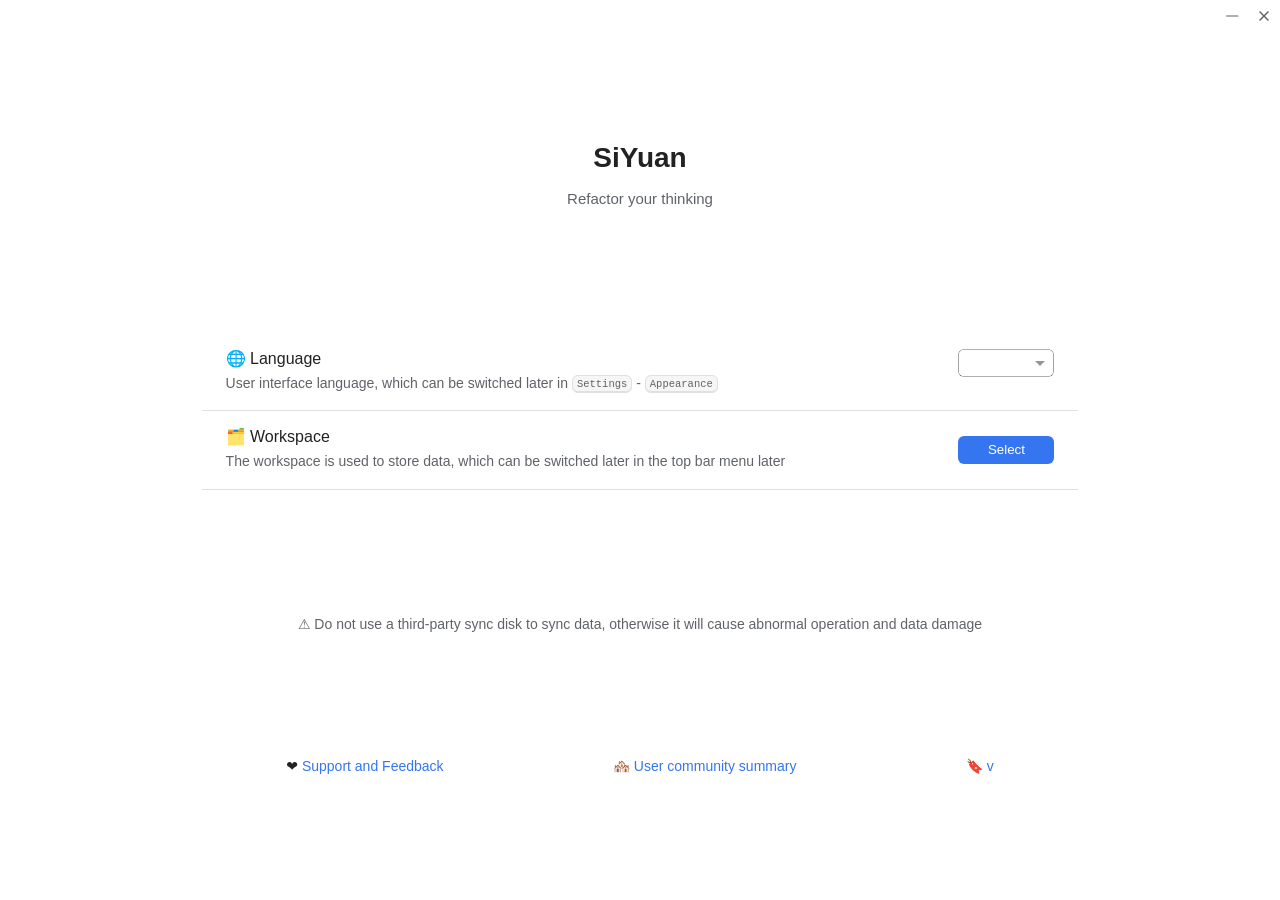
==== app/electron/init.html @ c3f59b2d "del transitions/animations" ====
<!DOCTYPE html>
<html>
<head>
    <title>SiYuan</title>
    <meta charset="UTF-8">
    <meta name="color-scheme" content="light dark">
    <style>
        body {
            margin: 0;
            background-color: #fff;
            text-align: center;
            color: #222;
            font-size: 16px;
            font-family: BlinkMacSystemFont, Helvetica, "PingFang SC", "Luxi Sans", "DejaVu Sans", arial, "Microsoft Yahei", "Hiragino Sans GB", "Source Han Sans SC", sans-serif, "Apple Color Emoji", "Segoe UI Emoji", "Noto Color Emoji", "Segoe UI Symbol", "Twemoji Mozilla", "Android Emoji", "EmojiSymbols";
        }

        .fn__flex-column {
            display: flex;
            flex-direction: column;
            width: 100%;
            margin: 0 auto;
            min-height: 100vh;
            box-sizing: border-box;
            padding: 0 calc((100vw - 608px) * 0.3);
        }

        .fn__flex-1 {
            flex: 1;
            min-height: 32px;
            flex-shrink: 0;
            min-width: 8px;
        }

        h2 {
            margin: 0 0 16px 0;
            font-size: 28px;
        }

        .b3-select {
            border-radius: 6px;
            color: #222;
            height: 28px;
            width: 96px;
            border: 0;
            padding: 4px 26px 4px 8px;
            box-sizing: border-box;
            line-height: 20px;
            /*transition: box-shadow 120ms 0ms cubic-bezier(0, 0, 0.2, 1), background-color 0.2s cubic-bezier(0, 0, 0.2, 1) 0ms;*/
            font-size: 14px;
            box-shadow: inset 0 0 0 0.6px #5f6368;
            background: url("data:image/svg+xml;utf8,<svg fill='rgba(95, 99, 104, .68)' height='24' viewBox='0 0 24 24' width='24' xmlns='http://www.w3.org/2000/svg'><path d='M7 10l5 5 5-5z'/><path d='M0 0h24v24H0z' fill='none'/></svg>") no-repeat right 2px center #fff;
            appearance: none;
            cursor: pointer;
            overflow: hidden;
        }

        .b3-select:focus {
            box-shadow: inset 0 0 0 1px #3575f0, 0 0 0 3px rgba(53, 117, 240, .12);
        }

        .b3-button {
            cursor: pointer;
            color: #fff;
            border-radius: 6px;
            line-height: 20px;
            padding: 4px 8px;
            background-color: #3575f0;
            white-space: nowrap;
            display: inline-flex;
            align-items: center;
            justify-content: center;
            /*transition: box-shadow 280ms ease;*/
            border: 0;
            box-sizing: border-box;
            text-align: center;
            width: 96px;
        }

        .b3-button:hover, .b3-button:focus {
            text-decoration: none;
            box-shadow: 0 1px 2px 0 rgb(0 0 0 / .3), 0 1px 3px 1px rgb(0 0 0 /.15);
        }

        .b3-button:active {
            box-shadow: 0 2px 3px 1px rgb(0 0 0 / .3), 0 2px 4px 2px rgb(0 0 0 /.15);
        }

        .b3-label {
            padding: 16px 24px 0;
            margin-bottom: 16px;
            display: flex;
            text-align: left;
            box-shadow: 0 15px 0 0 #fff, 0 16px 0 0 #e0e0e0;
        }

        .b3-label__text {
            color: #5f6368;
            font-size: 14px;
            margin-top: 4px;
            overflow: hidden;
            line-height: 1.65;
        }

        .fn__flex-center {
            align-self: center;
        }

        .svg {
            position: fixed;
            right: 32px;
            top: 0;
            width: 13px;
            fill: #5f6368;
            padding: 9.5px;
            cursor: pointer;
            z-index: 1;
        }

        .svg:hover {
            background: #dfe0e1;
            fill: #222;
        }

        #close {
            right: 0;
            width: 10px;
            padding: 11px 11px;
        }

        #close:hover {
            background-color: #d23f31;
            fill: #fff;
        }

        a {
            text-decoration: none;
            color: #3575f0;
        }

        a:hover {
            text-decoration: underline;
        }

        .fn__none {
            display: none !important;
        }

        .slogan {
            color: #5f6368;
            font-size: 15px;
        }

        .notice {
            font-size: 14px;
            color: #5f6368;
        }

        .icon {
            width: 96px;
            margin: 0 auto 16px;
        }

        kbd {
            font: 75% SFMono-Regular, Consolas, "Liberation Mono";
            line-height: 1;
            border-radius: 6px;
            padding: 2px 4px;
            color: #5f6368;
            vertical-align: middle;
            background-color: #f6f6f6;
            border: solid 1px #e0e0e0;
            box-shadow: inset 0 -1px 0 #e0e0e0;
        }

        .feedback {
            display: flex;
            justify-content: space-around;
            font-size: 14px
        }

        .drag {
            -webkit-app-region: drag;
            height: 32px;
            cursor: pointer;
            position: fixed;
            top: 0;
            left: 0;
            right: 64px;
        }

        .darwin #min,
        .darwin #close {
            display: none;
        }

        .darwin .drag {
            right: 0;
        }

        @media (prefers-color-scheme: dark) {
            body {
                background-color: #1e1e1e;
                color: #dadada;
            }

            .b3-select {
                color: #dadada;
                box-shadow: inset 0 0 0 0.6px #9aa0a6;
                background: url("data:image/svg+xml;utf8,<svg fill='rgba(154, 160, 166, .68)' height='24' viewBox='0 0 24 24' width='24' xmlns='http://www.w3.org/2000/svg'><path d='M7 10l5 5 5-5z'/><path d='M0 0h24v24H0z' fill='none'/></svg>") no-repeat right 2px center #1e1e1e;
            }

            .b3-select:focus {
                box-shadow: inset 0 0 0 1px #3573f0, 0 0 0 3px rgba(53, 115, 240, .24);
            }

            .b3-button {
                background-color: #3573f0;
            }

            .b3-button:hover, .b3-button:focus {
                box-shadow: 0 1px 2px 0 rgb(0 0 0 / .3), 0 1px 3px 1px rgb(255 255 255 /.15);
            }

            .b3-button:active {
                box-shadow: 0 2px 3px 1px rgb(0 0 0 / .3), 0 2px 4px 2px rgb(255 255 255 /.15);
            }

            .b3-label {
                box-shadow: 0 15px 0 0 #1e1e1e, 0 16px 0 0 #363636;
            }

            .b3-label__text {
                color: #9aa0a6;
            }

            .svg {
                fill: #9aa0a6;
            }

            .svg:hover {
                background: rgba(255, 255, 255, .075);
                fill: #dadada;
            }

            a {
                color: #3573f0;
            }

            .slogan {
                color: #9aa0a6;
            }

            .notice {
                color: #9aa0a6;
            }

            kbd {
                color: #9aa0a6;
                background-color: #262626;
                border: solid 1px rgba(230, 230, 230, .06);
                box-shadow: inset 0 -1px 0 rgba(230, 230, 230, .06);
            }
        }
    </style>
</head>
<body>
<div id="zhCN" class="fn__flex-column">
    <div class="fn__flex-1"></div>
    <img class="icon">
    <h2>思源笔记</h2>
    <div class="slogan">重构你的思维</div>
    <div class="fn__flex-1"></div>
    <label class="b3-label">
        <div>
            🌐 外观语言
            <div class="b3-label__text">用户界面语言，后续可以在 <kbd>设置</kbd> - <kbd>外观</kbd> 中进行切换</div>
        </div>
        <div class="fn__flex-1"></div>
        <select class="b3-select lang">
            <option value="ar_SA">العربية</option>
            <option value="de_DE">Deutsch</option>
            <option value="en_US">English</option>
            <option value="es_ES">Español</option>
            <option value="fr_FR">Français</option>
            <option value="he_IL">עברית</option>
            <option value="it_IT">Italiano</option>
            <option value="ja_JP">日本語</option>
            <option value="ko_KR">한국어</option>
            <option value="pl_PL">Polski</option>
            <option value="pt_BR">Português (Brasil)</option>
            <option value="ru_RU">Русский</option>
            <option value="sk_SK">Slovenčina</option>
            <option value="tr_TR">Türkçe</option>
            <option value="zh_CHT">繁體中文</option>
            <option value="zh_CN">简体中文</option>
        </select>
    </label>
    <label class="b3-label">
        <div>
            🗂️ 工作空间
            <div class="b3-label__text"> 工作空间用于存放数据，后续可以在顶栏左上角的主菜单中进行切换</div>
        </div>
        <div class="fn__flex-1"></div>
        <button class="b3-button fn__flex-center choosePath">选择</button>
    </label>
    <div class="fn__flex-1"></div>
    <div class="fn__flex-1 notice">
        <span>⚠️ 请勿使用第三方同步盘同步数据，否则会导致运行异常和数据损坏</span>
    </div>
    <div class="feedback">
        <span>❤️ <a href="https://ld246.com/article/1649901726096" target="_blank">求助反馈建议</a></span>
        <span>🏘️ <a href="https://ld246.com/article/1640266171309" target="_blank">用户社区汇总</a></span>
        <span>🔖 <a href="https://b3log.org/siyuan/download.html" target="_blank" class="version"></a></span>
    </div>
    <div class="fn__flex-1"></div>
</div>
<div class="fn__none fn__flex-column" id="enUS">
    <div class="fn__flex-1"></div>
    <img class="icon">
    <h2>SiYuan</h2>
    <div class="slogan">Refactor your thinking</div>
    <div class="fn__flex-1"></div>
    <label class="b3-label">
        <div>
            🌐 Language
            <div class="b3-label__text">User interface language, which can be switched later in <kbd>Settings</kbd> -
                <kbd>Appearance</kbd>
            </div>
        </div>
        <div class="fn__flex-1"></div>
        <select class="b3-select lang">
            <option value="ar_SA">العربية</option>
            <option value="de_DE">Deutsch</option>
            <option value="en_US">English</option>
            <option value="es_ES">Español</option>
            <option value="fr_FR">Français</option>
            <option value="he_IL">עברית</option>
            <option value="it_IT">Italiano</option>
            <option value="ja_JP">日本語</option>
            <option value="ko_KR">한국어</option>
            <option value="pl_PL">Polski</option>
            <option value="pt_BR">Português (Brasil)</option>
            <option value="ru_RU">Русский</option>
            <option value="sk_SK">Slovenčina</option>
            <option value="tr_TR">Türkçe</option>
            <option value="zh_CHT">繁體中文</option>
            <option value="zh_CN">简体中文</option>
        </select>
    </label>
    <label class="b3-label">
        <div>
            🗂️ Workspace
            <div class="b3-label__text">The workspace is used to store data, which can be switched later in the top bar
                menu later
            </div>
        </div>
        <div class="fn__flex-1"></div>
        <button class="b3-button fn__flex-center choosePath">Select</button>
    </label>
    <div class="fn__flex-1"></div>
    <div class="fn__flex-1 notice">
        <span>⚠️ Do not use a third-party sync disk to sync data, otherwise it will cause abnormal operation and data damage</span>
    </div>
    <div class="feedback">
        <span>❤️ <a href="https://liuyun.io/article/1686530886208" target="_blank">Support and Feedback</a></span>
        <span>🏘️ <a href="https://liuyun.io/article/1687779743723" target="_blank">User community summary</a></span>
        <span>🔖 <a href="https://b3log.org/siyuan/en/download.html" target="_blank" class="version"></a></span>
    </div>
    <div class="fn__flex-1"></div>
</div>
<svg class="svg" id="min" viewBox="0 0 32 32">
    <path d="M1.333 14.667h29.333q1.333 0 1.333 1.333v0q0 1.333-1.333 1.333h-29.333q-1.333 0-1.333-1.333v0q0-1.333 1.333-1.333z"></path>
</svg>
<svg class="svg" id="close" viewBox="0 0 32 32">
    <path d="M32 3.221l-12.779 12.779 12.779 12.779-3.221 3.221-12.779-12.779-12.779 12.779-3.221-3.221 12.779-12.779-12.779-12.779 3.221-3.221 12.779 12.779 12.779-12.779z"></path>
</svg>
<div class="drag"></div>
<script>
    const isChinese = (lang) => {
        return 'zh_CN' === lang || 'zh_CHT' === lang
    }

    const getSearch = (key) => {
        if (window.location.search.indexOf('?') === -1) {
            return ''
        }
        let value = ''
        const data = window.location.search.split('?')[1].split('&')
        data.find(item => {
            const keyValue = item.split('=')
            if (keyValue[0] === key) {
                value = keyValue[1]
                return true
            }
        })
        return value
    }

    let currentLang = decodeURIComponent(getSearch('lang'))
    const setLang = (lang) => {
        if (isChinese(lang)) {
            document.title = `思源笔记 v${getSearch('v')}`
            document.getElementById('zhCN').classList.remove('fn__none')
            document.getElementById('enUS').classList.add('fn__none')
        } else {
            document.title = `SiYuan v${getSearch('v')}`
            document.getElementById('zhCN').classList.add('fn__none')
            document.getElementById('enUS').classList.remove('fn__none')
        }
        currentLang = lang
    }
    setLang(currentLang)

    document.querySelectorAll('.version').forEach(item => {
        item.textContent = `v${getSearch('v')}`
    })

    document.querySelectorAll('.icon').forEach(item => {
        item.src = decodeURIComponent(`${getSearch('icon')}`)
    })

    document.querySelectorAll('.lang').forEach(item => {
        item.value = currentLang
        item.addEventListener('change', () => {
            document.querySelectorAll('.lang').forEach(item1 => {
                item1.value = item.value
            })
            setLang(item.value)
        })
    })

    if (process.platform === 'darwin') {
        document.body.classList.add('darwin');
    }

    document.getElementById('close').addEventListener('click', () => {
        const {ipcRenderer} = require('electron')
        ipcRenderer.send('siyuan-first-quit')
    })
    document.getElementById('min').addEventListener('click', () => {
        const {ipcRenderer} = require('electron')
        ipcRenderer.send("siyuan-cmd", "minimize");
    })

    document.querySelectorAll('.choosePath').forEach((item) => {
        item.addEventListener('click', async () => {
            const path = require('path')
            const fs = require('fs')

            let defaultWorkspace = path.join(decodeURIComponent(getSearch('home')), "SiYuan")
            if ("darwin" === process.platform) {
                // Change the initial workspace path to ~/Library/Application Support/SiYuan on macOS https://github.com/siyuan-note/siyuan/issues/17095
                defaultWorkspace = path.join(decodeURIComponent(getSearch('home')), "Library", "Application Support", "SiYuan")
            }
            if (!fs.existsSync(defaultWorkspace)) {
                fs.mkdirSync(defaultWorkspace, {mode: 0o755, recursive: true})
            }

            const {ipcRenderer} = require('electron')
            const result = await ipcRenderer.invoke("siyuan-get", {
                cmd: "showOpenDialog",
                defaultPath: defaultWorkspace,
                properties: ['openDirectory', 'createDirectory'],
            });

            if (result.canceled) {
                return
            }
            const initPath = result.filePaths[0]

            if (isPartitionRootPath(initPath)) {
                let msg = '⚠️ Do not create the workspace in the partition root path, please create a new folder as the workspace'
                if (isChinese(currentLang)) {
                    msg = '⚠️ 请勿在分区根路径上创建工作空间，请新建一个文件夹作为工作空间'
                }
                alert(msg)
                return
            }

            if (!isWorkspaceDir(initPath) && !isEmptyDir(initPath)) {
                let msg = '⚠️ This folder contains other files, please create a new folder as the workspace'
                if (isChinese(currentLang)) {
                    msg = '⚠️ 该文件夹包含了其他文件，请新建一个文件夹作为工作空间'
                }
                alert(msg)
                return
            }

            if (isICloudPath(initPath)) {
                let msg = '⚠️ This folder is under the iCloud sync path, please change another path'
                if (isChinese(currentLang)) {
                    msg = '⚠️ 该文件夹位于 iCloud 同步路径下，请更换其他路径'
                }
                alert(msg)
                return
            }

            if (isCloudDrivePath(initPath)) {
                let msg = '⚠️ The folder path can not contain onedrive, dropbox, google drive, pcloud and 坚果云, please change another path'
                if (isChinese(currentLang)) {
                    msg = '⚠️ 文件夹路径不能包含 onedrive、dropbox、google drive、pcloud 和 坚果云，请更换其他路径'
                }
                alert(msg)
                return
            }
            let msg = '⚠️ Please confirm that the workspace is not set under the path of a third-party sync disk, otherwise it will cause data damage (iCloud/OneDrive/Dropbox/Google Drive/Nutstore/Baidu Netdisk/Tencent Weiyun, etc.), continue?'
            if (isChinese(currentLang)) {
                msg = '⚠️ 请确认没有将工作空间设置在第三方同步盘路径下，否则会造成数据损坏（iCloud/OneDrive/Dropbox/Google Drive/坚果云/百度网盘/腾讯微云等），是否继续？'
            }
            if (!confirm(msg)) {
                return
            }
            if (!fs.existsSync(initPath)) {
                fs.mkdirSync(initPath, {mode: 0o755, recursive: true})
            }
            ipcRenderer.send('siyuan-first-init', {
                workspace: initPath,
                lang: document.querySelector('.lang').value
            })
        })
    })

    const isPartitionRootPath = (absPath) => {
        const path = require('path')
        const parsedPath = path.parse(absPath)
        return parsedPath.root === absPath
    }

    const isEmptyDir = (absPath) => {
        const fs = require('fs')
        let files;
        try {
            files = fs.readdirSync(absPath).filter(file => file !== '.DS_Store')
        } catch (err) {
            return false
        }
        return 0 === files.length
    }

    const isWorkspaceDir = (absPath) => {
        const path = require('path');
        const fs = require('fs');
        const conf = path.join(absPath, 'conf', 'conf.json');
        let data;
        try {
            data = fs.readFileSync(conf, 'utf8');
        } catch (err) {
            return false;
        }
        return data.includes('kernelVersion');
    }

    const isCloudDrivePath = (absPath) => {
        const absPathLower = absPath.toLowerCase()
        return -1 < absPathLower.indexOf("onedrive") || -1 < absPathLower.indexOf("dropbox") ||
            -1 < absPathLower.indexOf("google drive") || -1 < absPathLower.indexOf("pcloud") ||
            -1 < absPathLower.indexOf("坚果云")
    }

    const isICloudPath = (absPath) => {
        const os = require('os')
        if ('darwin' !== os.platform()) {
            return false
        }

        // macOS 端对工作空间放置在 iCloud 路径下做检查 https://github.com/siyuan-note/siyuan/issues/7747
        const path = require('path')
        const homePath = decodeURIComponent(getSearch('home'))
        const absPathLower = absPath.toLowerCase()
        const iCloudRoot = path.join(homePath, 'Library', 'Mobile Documents')
        if (!simpleCheckIcloudPath(absPath, homePath)) {
            // 简单判断无法通过则复杂验证
            const allFiles = walk(iCloudRoot)
            for (const file of allFiles) {
                if (-1 < absPathLower.indexOf(file.toLowerCase())) {
                    return true
                }
            }
        }
        return false
    }

    // 简单判断 iCloud 同步目录
    // 不允许 为桌面 文档 和 iCloud 文件夹 和软链接
    const simpleCheckIcloudPath = (absPath, homePath) => {
        const fs = require('fs')
        let stat = fs.lstatSync(absPath)
        if (stat.isSymbolicLink()) {
            return false
        }

        const path = require('path')
        const absPathLower = absPath.toLowerCase()
        const iCloudRoot = path.join(homePath, 'Library', 'Mobile Documents')
        if (absPathLower.startsWith(iCloudRoot.toLowerCase())) {
            return false
        }

        const documentsRoot = path.join(homePath, 'Documents')
        if (absPathLower.startsWith(documentsRoot.toLowerCase())) {
            return false
        }

        const desktopRoot = path.join(homePath, 'Desktop')
        if (absPathLower.startsWith(desktopRoot.toLowerCase())) {
            return false
        }
        return true
    }

    const walk = (dir, files = []) => {
        let dirFiles;
        const fs = require('fs')
        try {
            if (!fs.existsSync(dir)) {
                console.log("dir [" + dir + "] not exists")
                return files
            }
            dirFiles = fs.readdirSync(dir)
        } catch (e) {
            console.error("read dir [" + dir + "] failed: ", e)
            return files
        }

        const path = require('path')
        for (const f of dirFiles) {
            let stat = fs.lstatSync(dir + path.sep + f)
            if (stat.isSymbolicLink()) {
                files.push(fs.readlinkSync(dir + path.sep + f))
                continue
            }
            if (stat.isDirectory()) {
                // 如果已经遍历过则不再遍历
                if (files.includes(dir + path.sep + f)) {
                    continue
                }
                files.push(dir + path.sep + f)
                walk(dir + path.sep + f, files)
            }
        }
        return files
    }

</script>
</body>
</html>
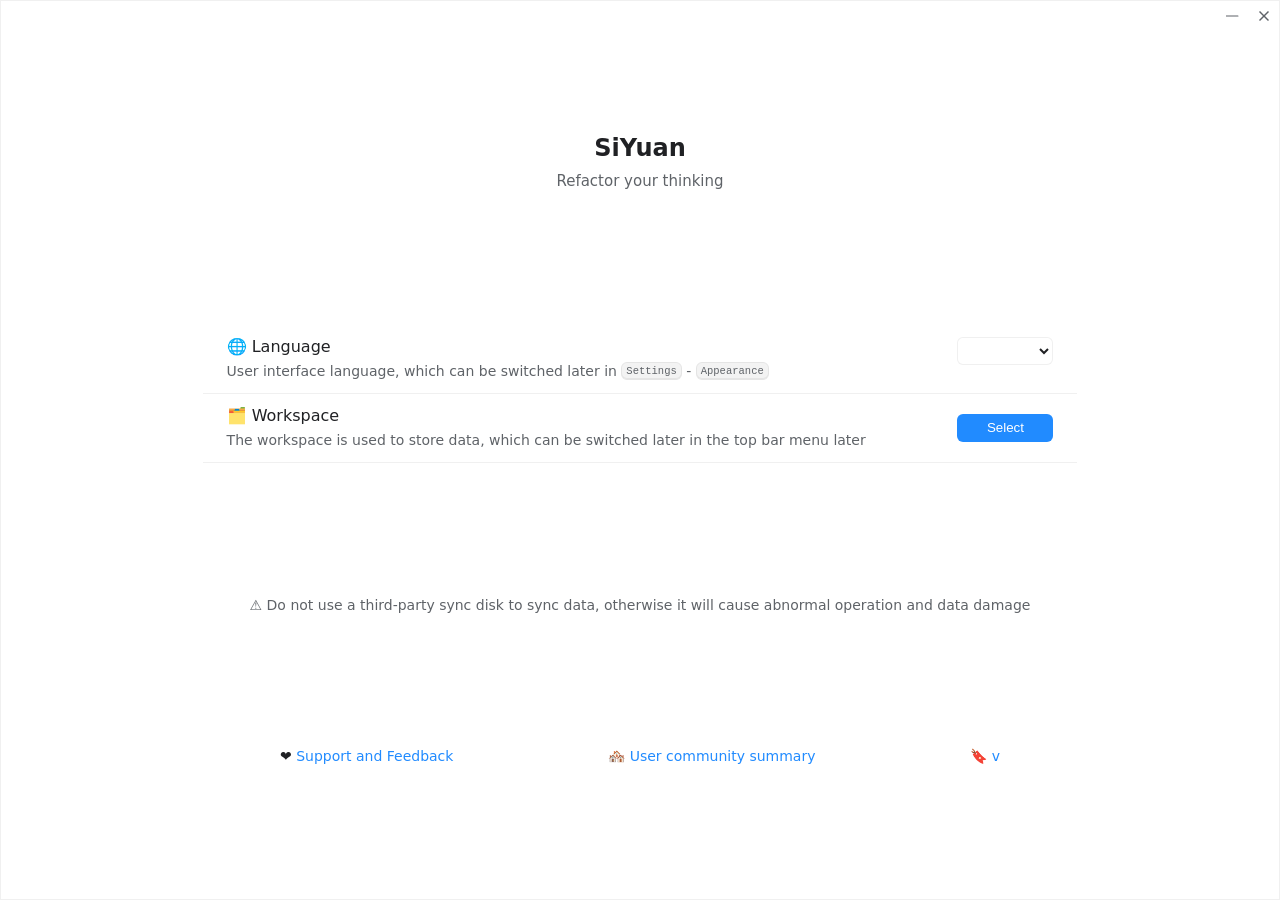
==== commit 88142a01: "del transitions/animations" ====
--- a/app/electron/init.html
+++ b/app/electron/init.html
@@ -3,15 +3,14 @@
 <head>
     <title>SiYuan</title>
     <meta charset="UTF-8">
-    <meta name="color-scheme" content="light dark">
     <style>
         body {
             margin: 0;
             background-color: #fff;
             text-align: center;
-            color: #222;
-            font-size: 16px;
-            font-family: BlinkMacSystemFont, Helvetica, "PingFang SC", "Luxi Sans", "DejaVu Sans", arial, "Microsoft Yahei", "Hiragino Sans GB", "Source Han Sans SC", sans-serif, "Apple Color Emoji", "Segoe UI Emoji", "Noto Color Emoji", "Segoe UI Symbol", "Twemoji Mozilla", "Android Emoji", "EmojiSymbols";
+            color: #202124;
+            user-select: none;
+            font-family: "Helvetica Neue", "Luxi Sans", "DejaVu Sans", "Hiragino Sans GB", "Microsoft Yahei", sans-serif, "Apple Color Emoji", "Segoe UI Emoji", "Noto Color Emoji", "Segoe UI Symbol", "Android Emoji", "EmojiSymbols";
         }
 
         .fn__flex-column {
@@ -19,6 +18,7 @@
             flex-direction: column;
             width: 100%;
             margin: 0 auto;
+            border: 1px solid rgba(0, 0, 0, .06);
             min-height: 100vh;
             box-sizing: border-box;
             padding: 0 calc((100vw - 608px) * 0.3);
@@ -26,36 +26,32 @@
 
         .fn__flex-1 {
             flex: 1;
-            min-height: 32px;
+            min-height: 16px;
             flex-shrink: 0;
-            min-width: 8px;
         }
 
         h2 {
-            margin: 0 0 16px 0;
-            font-size: 28px;
+            margin: 0 0 12px 0;
+            line-height: 24px;
         }
 
         .b3-select {
+            border: 1px solid rgba(0, 0, 0, .06);
             border-radius: 6px;
-            color: #222;
+            padding: 4px 8px;
+            line-height: 20px;
+            box-sizing: border-box;
+            color: #202124;
+            /*transition: box-shadow 120ms 0ms cubic-bezier(0, 0, 0.2, 1);*/
+            background-color: #fff;
             height: 28px;
+            font-size: 14px;
             width: 96px;
-            border: 0;
-            padding: 4px 26px 4px 8px;
-            box-sizing: border-box;
-            line-height: 20px;
-            /*transition: box-shadow 120ms 0ms cubic-bezier(0, 0, 0.2, 1), background-color 0.2s cubic-bezier(0, 0, 0.2, 1) 0ms;*/
-            font-size: 14px;
-            box-shadow: inset 0 0 0 0.6px #5f6368;
-            background: url("data:image/svg+xml;utf8,<svg fill='rgba(95, 99, 104, .68)' height='24' viewBox='0 0 24 24' width='24' xmlns='http://www.w3.org/2000/svg'><path d='M7 10l5 5 5-5z'/><path d='M0 0h24v24H0z' fill='none'/></svg>") no-repeat right 2px center #fff;
-            appearance: none;
-            cursor: pointer;
-            overflow: hidden;
         }
 
         .b3-select:focus {
-            box-shadow: inset 0 0 0 1px #3575f0, 0 0 0 3px rgba(53, 117, 240, .12);
+            border: 1px solid #218bff;
+            outline: none;
         }
 
         .b3-button {
@@ -64,12 +60,12 @@
             border-radius: 6px;
             line-height: 20px;
             padding: 4px 8px;
-            background-color: #3575f0;
+            background-color: #218bff;
             white-space: nowrap;
             display: inline-flex;
             align-items: center;
             justify-content: center;
-            /*transition: box-shadow 280ms ease;*/
+            /*transition: box-shadow 280ms cubic-bezier(0.4, 0, 0.2, 1);*/
             border: 0;
             box-sizing: border-box;
             text-align: center;
@@ -78,27 +74,31 @@
 
         .b3-button:hover, .b3-button:focus {
             text-decoration: none;
-            box-shadow: 0 1px 2px 0 rgb(0 0 0 / .3), 0 1px 3px 1px rgb(0 0 0 /.15);
+            background-color: #0969da;
+            box-shadow: 0px 2px 4px -1px rgba(0, 0, 0, 0.2), 0px 4px 5px 0px rgba(0, 0, 0, 0.14), 0px 1px 10px 0px rgba(0, 0, 0, 0.12)
         }
 
         .b3-button:active {
-            box-shadow: 0 2px 3px 1px rgb(0 0 0 / .3), 0 2px 4px 2px rgb(0 0 0 /.15);
+            box-shadow: 0px 5px 5px -3px rgba(0, 0, 0, 0.2), 0px 8px 10px 1px rgba(0, 0, 0, 0.14), 0px 3px 14px 2px rgba(0, 0, 0, 0.12)
         }
 
         .b3-label {
-            padding: 16px 24px 0;
-            margin-bottom: 16px;
+            padding: 12px 24px;
+            line-height: 20px;
             display: flex;
             text-align: left;
-            box-shadow: 0 15px 0 0 #fff, 0 16px 0 0 #e0e0e0;
+            border-bottom: 1px solid rgba(0, 0, 0, .06);
         }
 
         .b3-label__text {
             color: #5f6368;
             font-size: 14px;
             margin-top: 4px;
-            overflow: hidden;
-            line-height: 1.65;
+        }
+
+        .fn__space {
+            width: 8px;
+            flex-shrink: 0;
         }
 
         .fn__flex-center {
@@ -118,7 +118,7 @@
 
         .svg:hover {
             background: #dfe0e1;
-            fill: #222;
+            fill: #202124;
         }
 
         #close {
@@ -134,11 +134,12 @@
 
         a {
             text-decoration: none;
-            color: #3575f0;
+            color: #218bff;
         }
 
         a:hover {
             text-decoration: underline;
+            color: #0969da;
         }
 
         .fn__none {
@@ -156,20 +157,20 @@
         }
 
         .icon {
-            width: 96px;
-            margin: 0 auto 16px;
+            width: 88px;
+            margin: 0 auto
         }
 
         kbd {
-            font: 75% SFMono-Regular, Consolas, "Liberation Mono";
+            padding: 2px 4px;
+            font: 75% Consolas, "Liberation Mono", Menlo, Courier, monospace;
             line-height: 1;
-            border-radius: 6px;
-            padding: 2px 4px;
             color: #5f6368;
             vertical-align: middle;
-            background-color: #f6f6f6;
-            border: solid 1px #e0e0e0;
-            box-shadow: inset 0 -1px 0 #e0e0e0;
+            background-color: #f3f3f3;
+            border: solid 1px rgba(0, 0, 0, .06);
+            border-radius: 6px;
+            box-shadow: inset 0 -1px 0 rgba(0, 0, 0, .06);
         }
 
         .feedback {
@@ -180,86 +181,12 @@
 
         .drag {
             -webkit-app-region: drag;
-            height: 32px;
+            height: 22px;
             cursor: pointer;
             position: fixed;
             top: 0;
             left: 0;
-            right: 64px;
-        }
-
-        .darwin #min,
-        .darwin #close {
-            display: none;
-        }
-
-        .darwin .drag {
-            right: 0;
-        }
-
-        @media (prefers-color-scheme: dark) {
-            body {
-                background-color: #1e1e1e;
-                color: #dadada;
-            }
-
-            .b3-select {
-                color: #dadada;
-                box-shadow: inset 0 0 0 0.6px #9aa0a6;
-                background: url("data:image/svg+xml;utf8,<svg fill='rgba(154, 160, 166, .68)' height='24' viewBox='0 0 24 24' width='24' xmlns='http://www.w3.org/2000/svg'><path d='M7 10l5 5 5-5z'/><path d='M0 0h24v24H0z' fill='none'/></svg>") no-repeat right 2px center #1e1e1e;
-            }
-
-            .b3-select:focus {
-                box-shadow: inset 0 0 0 1px #3573f0, 0 0 0 3px rgba(53, 115, 240, .24);
-            }
-
-            .b3-button {
-                background-color: #3573f0;
-            }
-
-            .b3-button:hover, .b3-button:focus {
-                box-shadow: 0 1px 2px 0 rgb(0 0 0 / .3), 0 1px 3px 1px rgb(255 255 255 /.15);
-            }
-
-            .b3-button:active {
-                box-shadow: 0 2px 3px 1px rgb(0 0 0 / .3), 0 2px 4px 2px rgb(255 255 255 /.15);
-            }
-
-            .b3-label {
-                box-shadow: 0 15px 0 0 #1e1e1e, 0 16px 0 0 #363636;
-            }
-
-            .b3-label__text {
-                color: #9aa0a6;
-            }
-
-            .svg {
-                fill: #9aa0a6;
-            }
-
-            .svg:hover {
-                background: rgba(255, 255, 255, .075);
-                fill: #dadada;
-            }
-
-            a {
-                color: #3573f0;
-            }
-
-            .slogan {
-                color: #9aa0a6;
-            }
-
-            .notice {
-                color: #9aa0a6;
-            }
-
-            kbd {
-                color: #9aa0a6;
-                background-color: #262626;
-                border: solid 1px rgba(230, 230, 230, .06);
-                box-shadow: inset 0 -1px 0 rgba(230, 230, 230, .06);
-            }
+            right: 44px;
         }
     </style>
 </head>
@@ -275,6 +202,7 @@
             🌐 外观语言
             <div class="b3-label__text">用户界面语言，后续可以在 <kbd>设置</kbd> - <kbd>外观</kbd> 中进行切换</div>
         </div>
+        <div class="fn__space"></div>
         <div class="fn__flex-1"></div>
         <select class="b3-select lang">
             <option value="ar_SA">العربية</option>
@@ -287,9 +215,7 @@
             <option value="ja_JP">日本語</option>
             <option value="ko_KR">한국어</option>
             <option value="pl_PL">Polski</option>
-            <option value="pt_BR">Português (Brasil)</option>
             <option value="ru_RU">Русский</option>
-            <option value="sk_SK">Slovenčina</option>
             <option value="tr_TR">Türkçe</option>
             <option value="zh_CHT">繁體中文</option>
             <option value="zh_CN">简体中文</option>
@@ -300,6 +226,7 @@
             🗂️ 工作空间
             <div class="b3-label__text"> 工作空间用于存放数据，后续可以在顶栏左上角的主菜单中进行切换</div>
         </div>
+        <div class="fn__space"></div>
         <div class="fn__flex-1"></div>
         <button class="b3-button fn__flex-center choosePath">选择</button>
     </label>
@@ -327,6 +254,7 @@
                 <kbd>Appearance</kbd>
             </div>
         </div>
+        <div class="fn__space"></div>
         <div class="fn__flex-1"></div>
         <select class="b3-select lang">
             <option value="ar_SA">العربية</option>
@@ -337,11 +265,8 @@
             <option value="he_IL">עברית</option>
             <option value="it_IT">Italiano</option>
             <option value="ja_JP">日本語</option>
-            <option value="ko_KR">한국어</option>
             <option value="pl_PL">Polski</option>
-            <option value="pt_BR">Português (Brasil)</option>
             <option value="ru_RU">Русский</option>
-            <option value="sk_SK">Slovenčina</option>
             <option value="tr_TR">Türkçe</option>
             <option value="zh_CHT">繁體中文</option>
             <option value="zh_CN">简体中文</option>
@@ -354,6 +279,7 @@
                 menu later
             </div>
         </div>
+        <div class="fn__space"></div>
         <div class="fn__flex-1"></div>
         <button class="b3-button fn__flex-center choosePath">Select</button>
     </label>
@@ -429,10 +355,6 @@
         })
     })
 
-    if (process.platform === 'darwin') {
-        document.body.classList.add('darwin');
-    }
-
     document.getElementById('close').addEventListener('click', () => {
         const {ipcRenderer} = require('electron')
         ipcRenderer.send('siyuan-first-quit')
@@ -447,11 +369,7 @@
             const path = require('path')
             const fs = require('fs')
 
-            let defaultWorkspace = path.join(decodeURIComponent(getSearch('home')), "SiYuan")
-            if ("darwin" === process.platform) {
-                // Change the initial workspace path to ~/Library/Application Support/SiYuan on macOS https://github.com/siyuan-note/siyuan/issues/17095
-                defaultWorkspace = path.join(decodeURIComponent(getSearch('home')), "Library", "Application Support", "SiYuan")
-            }
+            const defaultWorkspace = path.join(decodeURIComponent(getSearch('home')), "SiYuan")
             if (!fs.existsSync(defaultWorkspace)) {
                 fs.mkdirSync(defaultWorkspace, {mode: 0o755, recursive: true})
             }
@@ -503,9 +421,9 @@
                 alert(msg)
                 return
             }
-            let msg = '⚠️ Please confirm that the workspace is not set under the path of a third-party sync disk, otherwise it will cause data damage (iCloud/OneDrive/Dropbox/Google Drive/Nutstore/Baidu Netdisk/Tencent Weiyun, etc.), continue?'
+            let msg = '⚠️ Do not set the workspace under the path of a third-party sync disk, otherwise the data will be damaged (iCloud/OneDrive/Dropbox/Google Drive/Nutstore/Baidu Netdisk/Tencent Weiyun, etc.), continue?'
             if (isChinese(currentLang)) {
-                msg = '⚠️ 请确认没有将工作空间设置在第三方同步盘路径下，否则会造成数据损坏（iCloud/OneDrive/Dropbox/Google Drive/坚果云/百度网盘/腾讯微云等），是否继续？'
+                msg = '⚠️ 请勿将工作空间设置在第三方同步盘路径下，否则数据会被损坏（iCloud/OneDrive/Dropbox/Google Drive/坚果云/百度网盘/腾讯微云等），是否继续？'
             }
             if (!confirm(msg)) {
                 return
@@ -530,7 +448,7 @@
         const fs = require('fs')
         let files;
         try {
-            files = fs.readdirSync(absPath).filter(file => file !== '.DS_Store')
+            files = fs.readdirSync(absPath)
         } catch (err) {
             return false
         }
